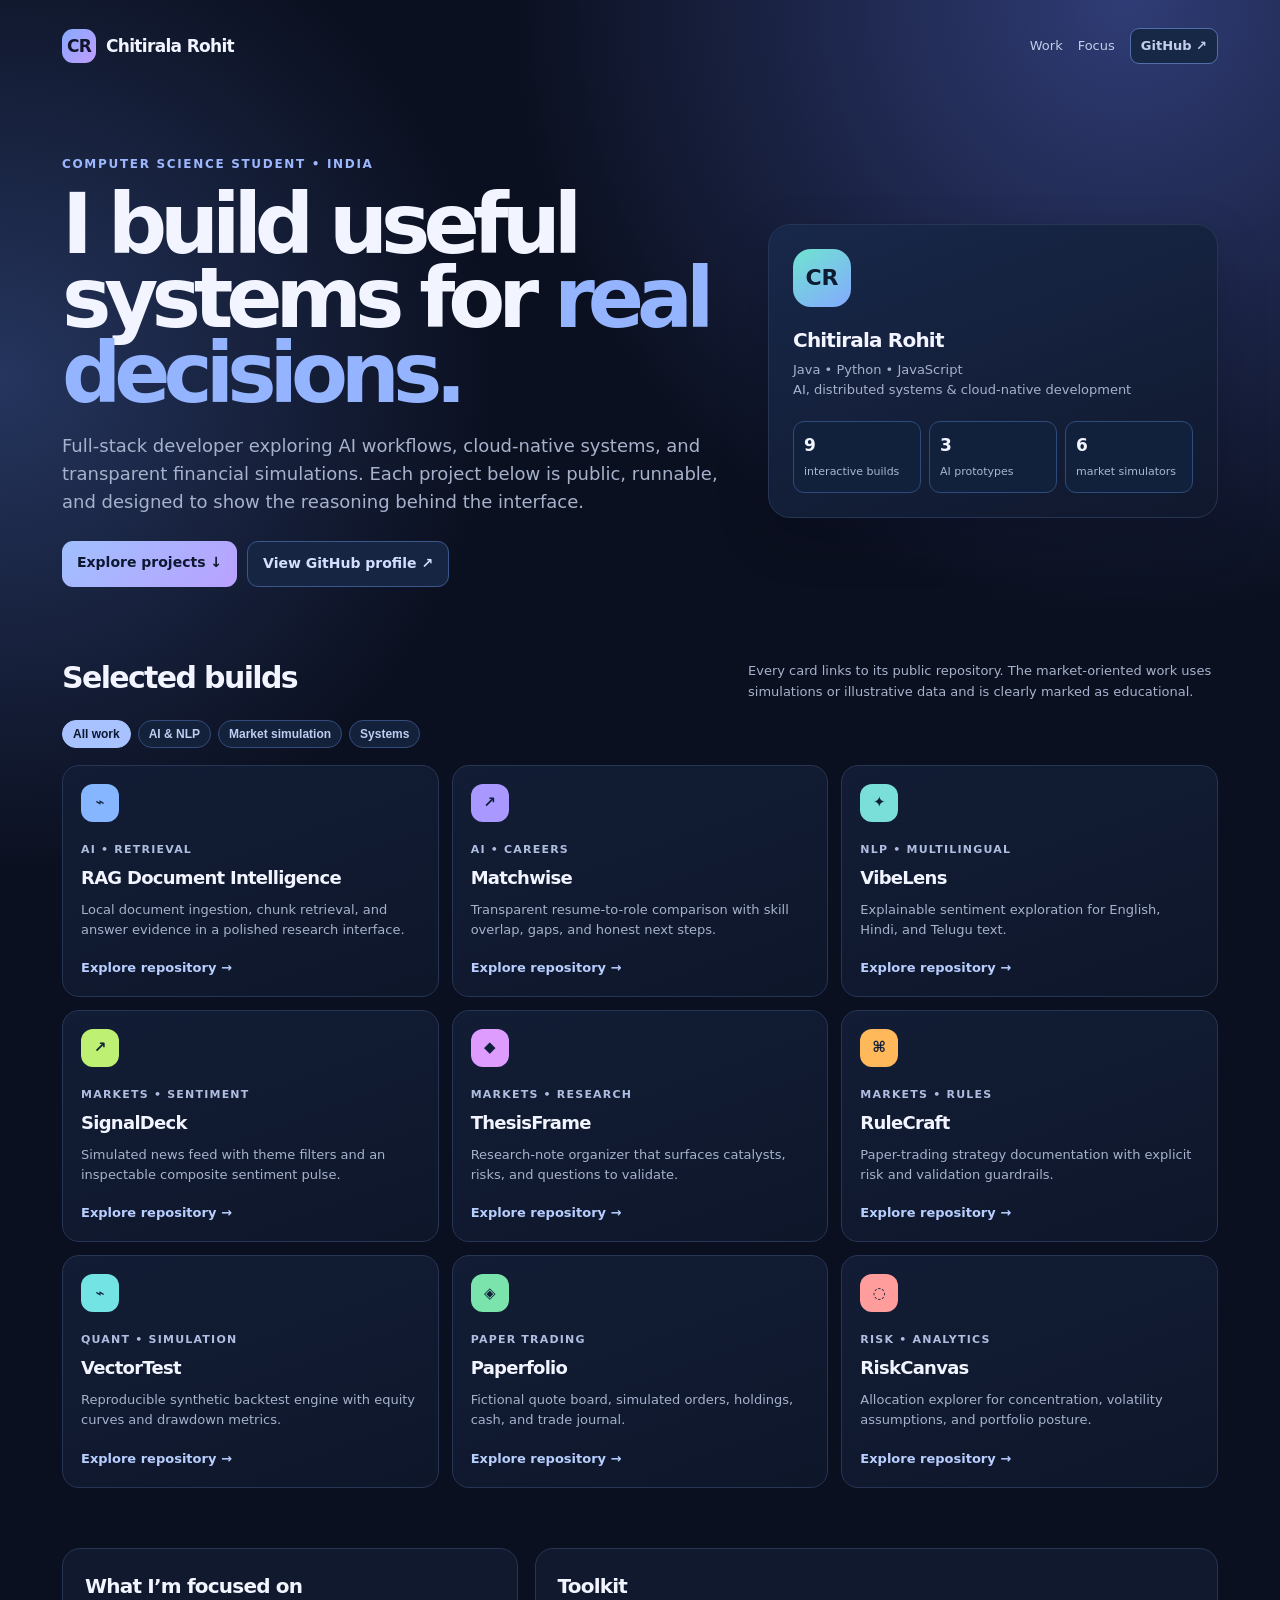
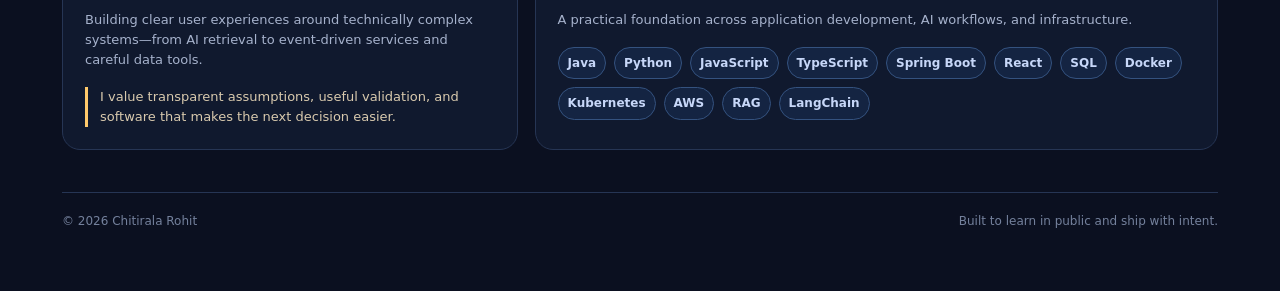
==== index.html @ 0fdedb92 "feat: add interactive developer portfolio hub" ====
<!doctype html><html lang="en"><head><meta charset="utf-8"><meta name="viewport" content="width=device-width,initial-scale=1"><meta name="theme-color" content="#0b1020"><title>Chitirala Rohit — Developer Portfolio</title><style>
:root{--bg:#0b1020;--panel:#121a31;--line:#263554;--ink:#f2f5ff;--muted:#a6b2cc;--blue:#87aaff;--purple:#c09cff;--mint:#7de2c3;--amber:#ffc96b}*{box-sizing:border-box}html{scroll-behavior:smooth}body{margin:0;color:var(--ink);background:radial-gradient(circle at 88% 0,#2f3c75,transparent 28%),radial-gradient(circle at 0 20%,#25355e,transparent 25%),var(--bg);font:15px/1.55 Inter,ui-sans-serif,system-ui,sans-serif}.wrap{max-width:1200px;margin:auto;padding:28px 22px 60px}nav{display:flex;align-items:center;justify-content:space-between;gap:16px}.brand{font-size:17px;font-weight:850;letter-spacing:-.04em;display:flex;align-items:center;gap:10px}.mark{display:grid;place-items:center;width:34px;height:34px;border-radius:11px;background:linear-gradient(135deg,var(--blue),var(--purple));color:#10152a}.navlinks{display:flex;gap:15px;align-items:center}.navlinks a{color:#c3ceea;text-decoration:none;font-size:13px}.github{border:1px solid #526fa8;background:#172847;padding:7px 10px;border-radius:9px;font-weight:750}.hero{padding:91px 0 68px;display:grid;grid-template-columns:1.2fr .8fr;gap:31px;align-items:center}.kicker{color:#9db7ff;font-size:12px;font-weight:850;letter-spacing:.14em;text-transform:uppercase}.hero h1{font-size:clamp(48px,7vw,83px);line-height:.9;letter-spacing:-.085em;margin:14px 0 20px}.hero h1 span{color:#94b4ff}.hero p{color:var(--muted);font-size:18px;max-width:660px;margin:0}.actions{display:flex;gap:10px;flex-wrap:wrap;margin-top:26px}.primary,.secondary{font-size:14px;font-weight:850;text-decoration:none;border-radius:11px;padding:11px 15px}.primary{color:#0d1730;background:linear-gradient(135deg,#a0c0ff,#b9a1ff)}.secondary{border:1px solid #3c578d;color:#d4dfff;background:#162542}.profilecard{border:1px solid var(--line);border-radius:22px;padding:24px;background:linear-gradient(160deg,#18284a,#10182d);box-shadow:0 20px 50px #03071135}.avatar{width:58px;height:58px;border-radius:18px;background:linear-gradient(145deg,#6fe4d0,#84a9ff);display:grid;place-items:center;color:#0f1b30;font-size:22px;font-weight:900}.profilecard h2{font-size:20px;margin:18px 0 4px;letter-spacing:-.04em}.profilecard p{color:var(--muted);margin:0;font-size:13px}.mini{display:grid;grid-template-columns:repeat(3,1fr);gap:8px;margin-top:21px}.mini div{background:#11203b;border:1px solid #2e4b7b;border-radius:11px;padding:10px}.mini b{display:block;font-size:17px}.mini span{font-size:11px;color:#a7b7d4}.sectiontop{display:flex;justify-content:space-between;gap:18px;align-items:end;margin:0 0 18px}.sectiontop h2{font-size:30px;letter-spacing:-.055em;margin:0}.sectiontop p{color:var(--muted);font-size:13px;margin:0;max-width:470px}.filters{display:flex;gap:7px;flex-wrap:wrap;margin-bottom:17px}.filter{border:1px solid #334c7c;color:#becef1;background:#13213a;border-radius:99px;padding:6px 10px;font-size:12px;font-weight:800}.filter.active{background:#a7c2ff;color:#0c1730;border-color:#a7c2ff}.projects{display:grid;grid-template-columns:repeat(3,1fr);gap:13px}.project{display:flex;flex-direction:column;min-height:231px;border:1px solid var(--line);background:linear-gradient(160deg,#121d35,#0e162a);border-radius:17px;padding:18px;transition:.2s}.project:hover{transform:translateY(-4px);border-color:#6285cc}.project.hide{display:none}.glyph{display:grid;place-items:center;width:38px;height:38px;border-radius:12px;background:var(--accent);color:#102039;font-weight:900}.type{margin-top:19px;font-size:11px;font-weight:850;letter-spacing:.11em;color:#aebde0}.project h3{margin:6px 0 8px;font-size:18px;letter-spacing:-.04em}.project p{color:var(--muted);font-size:13px;margin:0}.project a{color:#b8ceff;text-decoration:none;font-weight:800;font-size:13px;margin-top:auto;padding-top:18px}.skills{display:grid;grid-template-columns:.8fr 1.2fr;gap:17px;margin-top:60px}.skills .panel{border:1px solid var(--line);border-radius:18px;background:#10192e;padding:22px}.panel h2{margin:0 0 8px;font-size:20px;letter-spacing:-.04em}.panel p{margin:0;color:var(--muted);font-size:13px}.chipset{display:flex;flex-wrap:wrap;gap:8px;margin-top:17px}.chip{border:1px solid #34527f;border-radius:99px;background:#142442;color:#c7d7f8;padding:6px 9px;font-size:12px;font-weight:750}.note{margin-top:17px;padding-left:12px;border-left:3px solid var(--amber);color:#d9caae;font-size:13px}.foot{margin-top:42px;padding-top:19px;border-top:1px solid #263554;display:flex;justify-content:space-between;gap:16px;color:#74819c;font-size:12px}@media(max-width:850px){.wrap{padding:22px 15px 43px}.hero,.skills{grid-template-columns:1fr}.hero{padding:61px 0 48px}.projects{grid-template-columns:1fr 1fr}.profilecard{max-width:530px}.sectiontop{display:block}.sectiontop p{margin-top:7px}}@media(max-width:520px){.navlinks a:not(.github){display:none}.projects{grid-template-columns:1fr}.mini{grid-template-columns:repeat(3,1fr)}.foot{display:block}.foot span{display:block;margin-top:5px}}
</style></head><body><main class="wrap"><nav><div class="brand"><div class="mark">CR</div> Chitirala Rohit</div><div class="navlinks"><a href="#work">Work</a><a href="#focus">Focus</a><a class="github" href="https://github.com/rohitnani-1902" target="_blank" rel="noreferrer">GitHub ↗</a></div></nav><section class="hero"><div><div class="kicker">Computer science student • India</div><h1>I build useful systems for <span>real decisions.</span></h1><p>Full-stack developer exploring AI workflows, cloud-native systems, and transparent financial simulations. Each project below is public, runnable, and designed to show the reasoning behind the interface.</p><div class="actions"><a class="primary" href="#work">Explore projects ↓</a><a class="secondary" href="https://github.com/rohitnani-1902" target="_blank" rel="noreferrer">View GitHub profile ↗</a></div></div><aside class="profilecard"><div class="avatar">CR</div><h2>Chitirala Rohit</h2><p>Java • Python • JavaScript<br>AI, distributed systems & cloud-native development</p><div class="mini"><div><b>9</b><span>interactive builds</span></div><div><b>3</b><span>AI prototypes</span></div><div><b>6</b><span>market simulators</span></div></div></aside></section>
<section id="work"><div class="sectiontop"><div><h2>Selected builds</h2></div><p>Every card links to its public repository. The market-oriented work uses simulations or illustrative data and is clearly marked as educational.</p></div><div class="filters"><button class="filter active" data-f="All">All work</button><button class="filter" data-f="AI">AI & NLP</button><button class="filter" data-f="Markets">Market simulation</button><button class="filter" data-f="Systems">Systems</button></div><div class="projects" id="projects">
<article class="project" data-c="AI Systems" style="--accent:#86b6ff"><div class="glyph">⌁</div><div class="type">AI • RETRIEVAL</div><h3>RAG Document Intelligence</h3><p>Local document ingestion, chunk retrieval, and answer evidence in a polished research interface.</p><a href="https://github.com/rohitnani-1902/rag-document-intelligence" target="_blank" rel="noreferrer">Explore repository →</a></article>
<article class="project" data-c="AI" style="--accent:#a998ff"><div class="glyph">↗</div><div class="type">AI • CAREERS</div><h3>Matchwise</h3><p>Transparent resume-to-role comparison with skill overlap, gaps, and honest next steps.</p><a href="https://github.com/rohitnani-1902/ai-resume-matcher" target="_blank" rel="noreferrer">Explore repository →</a></article>
<article class="project" data-c="AI" style="--accent:#79dfd8"><div class="glyph">✦</div><div class="type">NLP • MULTILINGUAL</div><h3>VibeLens</h3><p>Explainable sentiment exploration for English, Hindi, and Telugu text.</p><a href="https://github.com/rohitnani-1902/multilingual-sentiment-analyzer" target="_blank" rel="noreferrer">Explore repository →</a></article>
<article class="project" data-c="Markets AI" style="--accent:#bdf073"><div class="glyph">↗</div><div class="type">MARKETS • SENTIMENT</div><h3>SignalDeck</h3><p>Simulated news feed with theme filters and an inspectable composite sentiment pulse.</p><a href="https://github.com/rohitnani-1902/market-news-sentiment-radar" target="_blank" rel="noreferrer">Explore repository →</a></article>
<article class="project" data-c="Markets AI" style="--accent:#df9cff"><div class="glyph">◆</div><div class="type">MARKETS • RESEARCH</div><h3>ThesisFrame</h3><p>Research-note organizer that surfaces catalysts, risks, and questions to validate.</p><a href="https://github.com/rohitnani-1902/ai-stock-research-assistant" target="_blank" rel="noreferrer">Explore repository →</a></article>
<article class="project" data-c="Markets" style="--accent:#ffb95b"><div class="glyph">⌘</div><div class="type">MARKETS • RULES</div><h3>RuleCraft</h3><p>Paper-trading strategy documentation with explicit risk and validation guardrails.</p><a href="https://github.com/rohitnani-1902/trading-strategy-copilot" target="_blank" rel="noreferrer">Explore repository →</a></article>
<article class="project" data-c="Markets" style="--accent:#73e4e3"><div class="glyph">⌁</div><div class="type">QUANT • SIMULATION</div><h3>VectorTest</h3><p>Reproducible synthetic backtest engine with equity curves and drawdown metrics.</p><a href="https://github.com/rohitnani-1902/quant-backtesting-engine" target="_blank" rel="noreferrer">Explore repository →</a></article>
<article class="project" data-c="Markets" style="--accent:#7be4ac"><div class="glyph">◈</div><div class="type">PAPER TRADING</div><h3>Paperfolio</h3><p>Fictional quote board, simulated orders, holdings, cash, and trade journal.</p><a href="https://github.com/rohitnani-1902/paper-trading-dashboard" target="_blank" rel="noreferrer">Explore repository →</a></article>
<article class="project" data-c="Markets" style="--accent:#ff9c9c"><div class="glyph">◌</div><div class="type">RISK • ANALYTICS</div><h3>RiskCanvas</h3><p>Allocation explorer for concentration, volatility assumptions, and portfolio posture.</p><a href="https://github.com/rohitnani-1902/portfolio-risk-analytics" target="_blank" rel="noreferrer">Explore repository →</a></article>
</div></section>
<section class="skills" id="focus"><article class="panel"><h2>What I’m focused on</h2><p>Building clear user experiences around technically complex systems—from AI retrieval to event-driven services and careful data tools.</p><div class="note">I value transparent assumptions, useful validation, and software that makes the next decision easier.</div></article><article class="panel"><h2>Toolkit</h2><p>A practical foundation across application development, AI workflows, and infrastructure.</p><div class="chipset"><span class="chip">Java</span><span class="chip">Python</span><span class="chip">JavaScript</span><span class="chip">TypeScript</span><span class="chip">Spring Boot</span><span class="chip">React</span><span class="chip">SQL</span><span class="chip">Docker</span><span class="chip">Kubernetes</span><span class="chip">AWS</span><span class="chip">RAG</span><span class="chip">LangChain</span></div></article></section><footer class="foot"><span>© 2026 Chitirala Rohit</span><span>Built to learn in public and ship with intent.</span></footer></main>
<script>document.querySelectorAll(".filter").forEach(function(b){b.onclick=function(){document.querySelectorAll(".filter").forEach(x=>x.classList.remove("active"));b.classList.add("active");let f=b.dataset.f;document.querySelectorAll(".project").forEach(function(p){p.classList.toggle("hide",f!=="All"&&!p.dataset.c.includes(f))})}});</script></body></html>
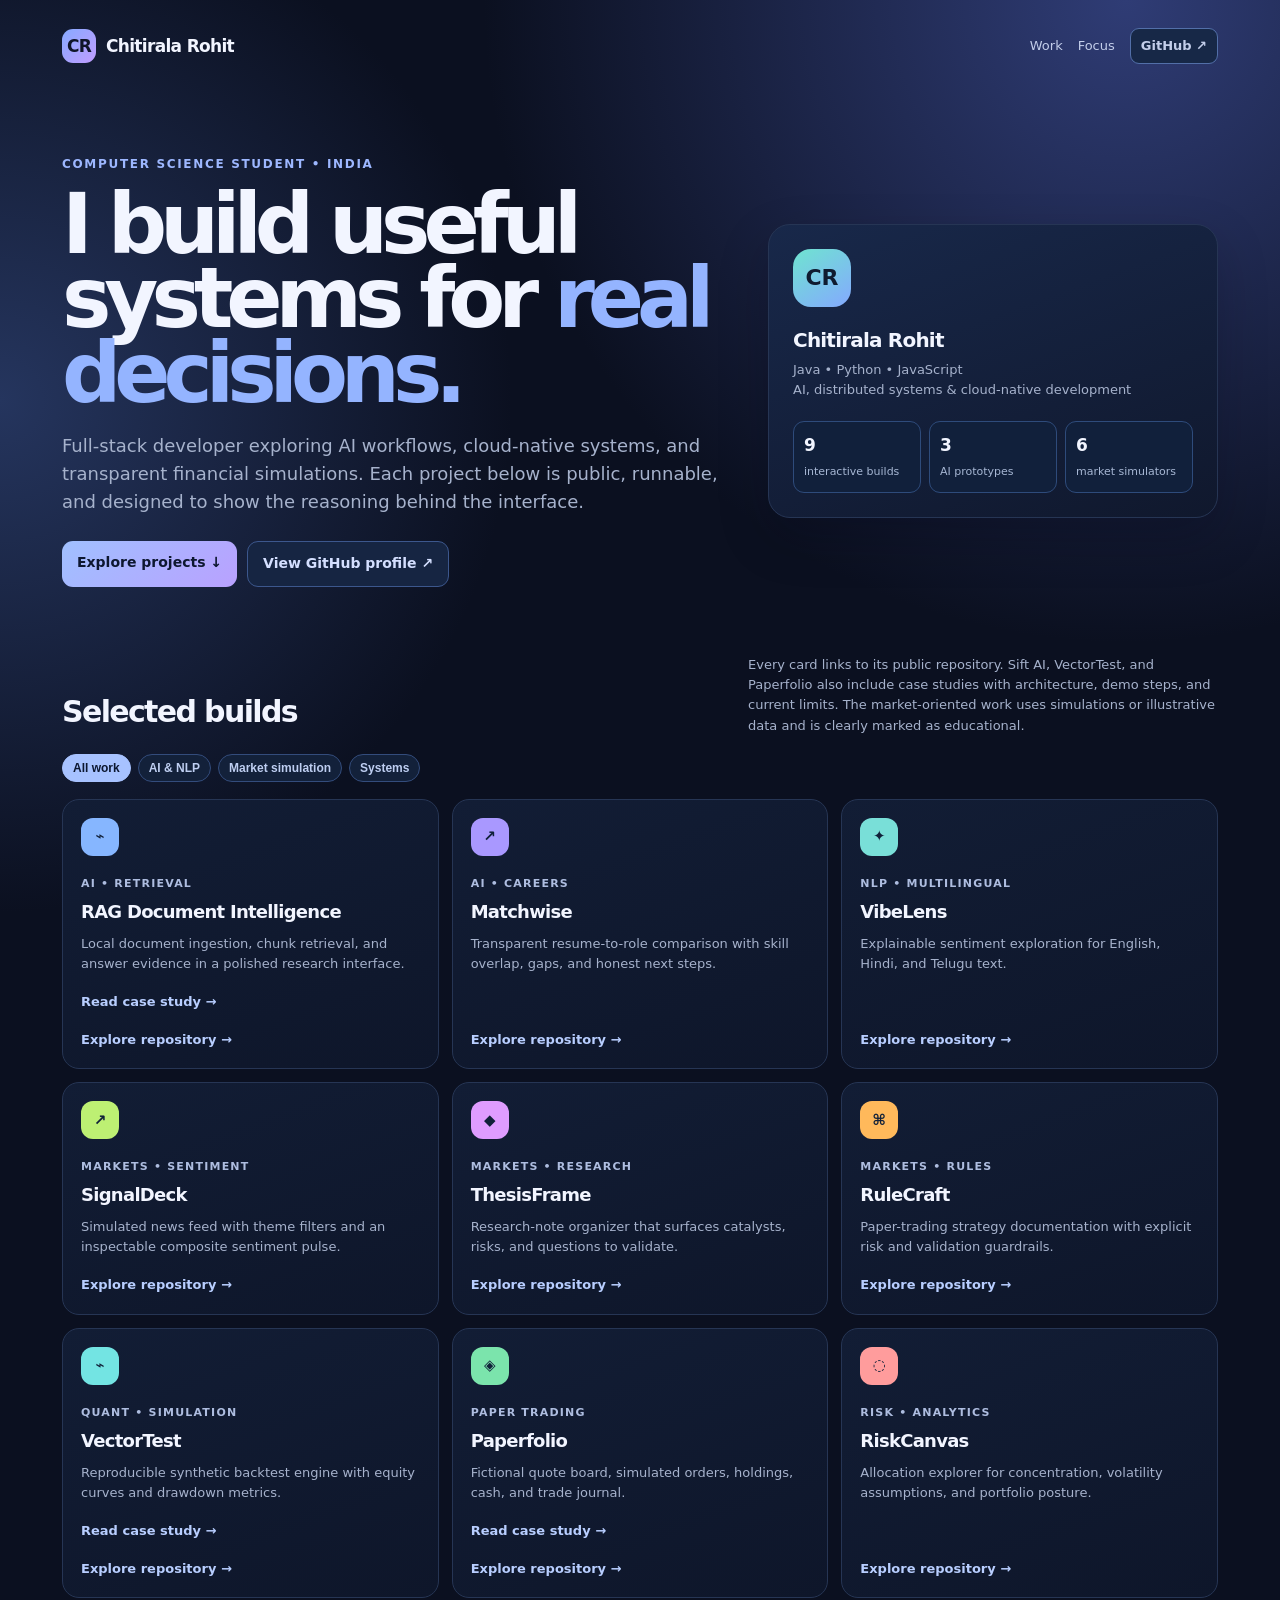
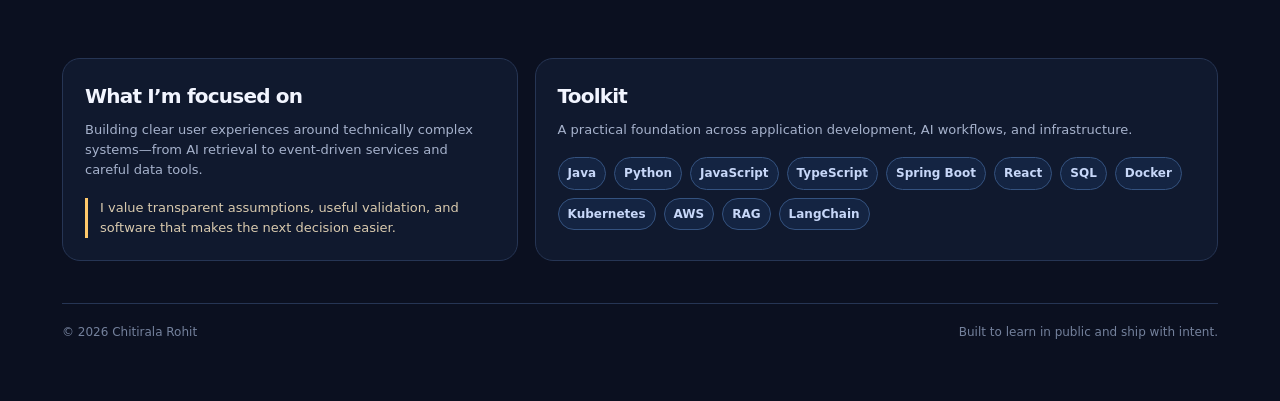
==== commit 617856f4: "feat: add evidence-based case studies for three portfolio projects" ====
--- a/index.html
+++ b/index.html
@@ -1,15 +1,15 @@
 <!doctype html><html lang="en"><head><meta charset="utf-8"><meta name="viewport" content="width=device-width,initial-scale=1"><meta name="theme-color" content="#0b1020"><title>Chitirala Rohit — Developer Portfolio</title><style>
 :root{--bg:#0b1020;--panel:#121a31;--line:#263554;--ink:#f2f5ff;--muted:#a6b2cc;--blue:#87aaff;--purple:#c09cff;--mint:#7de2c3;--amber:#ffc96b}*{box-sizing:border-box}html{scroll-behavior:smooth}body{margin:0;color:var(--ink);background:radial-gradient(circle at 88% 0,#2f3c75,transparent 28%),radial-gradient(circle at 0 20%,#25355e,transparent 25%),var(--bg);font:15px/1.55 Inter,ui-sans-serif,system-ui,sans-serif}.wrap{max-width:1200px;margin:auto;padding:28px 22px 60px}nav{display:flex;align-items:center;justify-content:space-between;gap:16px}.brand{font-size:17px;font-weight:850;letter-spacing:-.04em;display:flex;align-items:center;gap:10px}.mark{display:grid;place-items:center;width:34px;height:34px;border-radius:11px;background:linear-gradient(135deg,var(--blue),var(--purple));color:#10152a}.navlinks{display:flex;gap:15px;align-items:center}.navlinks a{color:#c3ceea;text-decoration:none;font-size:13px}.github{border:1px solid #526fa8;background:#172847;padding:7px 10px;border-radius:9px;font-weight:750}.hero{padding:91px 0 68px;display:grid;grid-template-columns:1.2fr .8fr;gap:31px;align-items:center}.kicker{color:#9db7ff;font-size:12px;font-weight:850;letter-spacing:.14em;text-transform:uppercase}.hero h1{font-size:clamp(48px,7vw,83px);line-height:.9;letter-spacing:-.085em;margin:14px 0 20px}.hero h1 span{color:#94b4ff}.hero p{color:var(--muted);font-size:18px;max-width:660px;margin:0}.actions{display:flex;gap:10px;flex-wrap:wrap;margin-top:26px}.primary,.secondary{font-size:14px;font-weight:850;text-decoration:none;border-radius:11px;padding:11px 15px}.primary{color:#0d1730;background:linear-gradient(135deg,#a0c0ff,#b9a1ff)}.secondary{border:1px solid #3c578d;color:#d4dfff;background:#162542}.profilecard{border:1px solid var(--line);border-radius:22px;padding:24px;background:linear-gradient(160deg,#18284a,#10182d);box-shadow:0 20px 50px #03071135}.avatar{width:58px;height:58px;border-radius:18px;background:linear-gradient(145deg,#6fe4d0,#84a9ff);display:grid;place-items:center;color:#0f1b30;font-size:22px;font-weight:900}.profilecard h2{font-size:20px;margin:18px 0 4px;letter-spacing:-.04em}.profilecard p{color:var(--muted);margin:0;font-size:13px}.mini{display:grid;grid-template-columns:repeat(3,1fr);gap:8px;margin-top:21px}.mini div{background:#11203b;border:1px solid #2e4b7b;border-radius:11px;padding:10px}.mini b{display:block;font-size:17px}.mini span{font-size:11px;color:#a7b7d4}.sectiontop{display:flex;justify-content:space-between;gap:18px;align-items:end;margin:0 0 18px}.sectiontop h2{font-size:30px;letter-spacing:-.055em;margin:0}.sectiontop p{color:var(--muted);font-size:13px;margin:0;max-width:470px}.filters{display:flex;gap:7px;flex-wrap:wrap;margin-bottom:17px}.filter{border:1px solid #334c7c;color:#becef1;background:#13213a;border-radius:99px;padding:6px 10px;font-size:12px;font-weight:800}.filter.active{background:#a7c2ff;color:#0c1730;border-color:#a7c2ff}.projects{display:grid;grid-template-columns:repeat(3,1fr);gap:13px}.project{display:flex;flex-direction:column;min-height:231px;border:1px solid var(--line);background:linear-gradient(160deg,#121d35,#0e162a);border-radius:17px;padding:18px;transition:.2s}.project:hover{transform:translateY(-4px);border-color:#6285cc}.project.hide{display:none}.glyph{display:grid;place-items:center;width:38px;height:38px;border-radius:12px;background:var(--accent);color:#102039;font-weight:900}.type{margin-top:19px;font-size:11px;font-weight:850;letter-spacing:.11em;color:#aebde0}.project h3{margin:6px 0 8px;font-size:18px;letter-spacing:-.04em}.project p{color:var(--muted);font-size:13px;margin:0}.project a{color:#b8ceff;text-decoration:none;font-weight:800;font-size:13px;margin-top:auto;padding-top:18px}.skills{display:grid;grid-template-columns:.8fr 1.2fr;gap:17px;margin-top:60px}.skills .panel{border:1px solid var(--line);border-radius:18px;background:#10192e;padding:22px}.panel h2{margin:0 0 8px;font-size:20px;letter-spacing:-.04em}.panel p{margin:0;color:var(--muted);font-size:13px}.chipset{display:flex;flex-wrap:wrap;gap:8px;margin-top:17px}.chip{border:1px solid #34527f;border-radius:99px;background:#142442;color:#c7d7f8;padding:6px 9px;font-size:12px;font-weight:750}.note{margin-top:17px;padding-left:12px;border-left:3px solid var(--amber);color:#d9caae;font-size:13px}.foot{margin-top:42px;padding-top:19px;border-top:1px solid #263554;display:flex;justify-content:space-between;gap:16px;color:#74819c;font-size:12px}@media(max-width:850px){.wrap{padding:22px 15px 43px}.hero,.skills{grid-template-columns:1fr}.hero{padding:61px 0 48px}.projects{grid-template-columns:1fr 1fr}.profilecard{max-width:530px}.sectiontop{display:block}.sectiontop p{margin-top:7px}}@media(max-width:520px){.navlinks a:not(.github){display:none}.projects{grid-template-columns:1fr}.mini{grid-template-columns:repeat(3,1fr)}.foot{display:block}.foot span{display:block;margin-top:5px}}
 </style></head><body><main class="wrap"><nav><div class="brand"><div class="mark">CR</div> Chitirala Rohit</div><div class="navlinks"><a href="#work">Work</a><a href="#focus">Focus</a><a class="github" href="https://github.com/rohitnani-1902" target="_blank" rel="noreferrer">GitHub ↗</a></div></nav><section class="hero"><div><div class="kicker">Computer science student • India</div><h1>I build useful systems for <span>real decisions.</span></h1><p>Full-stack developer exploring AI workflows, cloud-native systems, and transparent financial simulations. Each project below is public, runnable, and designed to show the reasoning behind the interface.</p><div class="actions"><a class="primary" href="#work">Explore projects ↓</a><a class="secondary" href="https://github.com/rohitnani-1902" target="_blank" rel="noreferrer">View GitHub profile ↗</a></div></div><aside class="profilecard"><div class="avatar">CR</div><h2>Chitirala Rohit</h2><p>Java • Python • JavaScript<br>AI, distributed systems & cloud-native development</p><div class="mini"><div><b>9</b><span>interactive builds</span></div><div><b>3</b><span>AI prototypes</span></div><div><b>6</b><span>market simulators</span></div></div></aside></section>
-<section id="work"><div class="sectiontop"><div><h2>Selected builds</h2></div><p>Every card links to its public repository. The market-oriented work uses simulations or illustrative data and is clearly marked as educational.</p></div><div class="filters"><button class="filter active" data-f="All">All work</button><button class="filter" data-f="AI">AI & NLP</button><button class="filter" data-f="Markets">Market simulation</button><button class="filter" data-f="Systems">Systems</button></div><div class="projects" id="projects">
-<article class="project" data-c="AI Systems" style="--accent:#86b6ff"><div class="glyph">⌁</div><div class="type">AI • RETRIEVAL</div><h3>RAG Document Intelligence</h3><p>Local document ingestion, chunk retrieval, and answer evidence in a polished research interface.</p><a href="https://github.com/rohitnani-1902/rag-document-intelligence" target="_blank" rel="noreferrer">Explore repository →</a></article>
+<section id="work"><div class="sectiontop"><div><h2>Selected builds</h2></div><p>Every card links to its public repository. Sift AI, VectorTest, and Paperfolio also include case studies with architecture, demo steps, and current limits. The market-oriented work uses simulations or illustrative data and is clearly marked as educational.</p></div><div class="filters"><button class="filter active" data-f="All">All work</button><button class="filter" data-f="AI">AI & NLP</button><button class="filter" data-f="Markets">Market simulation</button><button class="filter" data-f="Systems">Systems</button></div><div class="projects" id="projects">
+<article class="project" data-c="AI Systems" style="--accent:#86b6ff"><div class="glyph">⌁</div><div class="type">AI • RETRIEVAL</div><h3>RAG Document Intelligence</h3><p>Local document ingestion, chunk retrieval, and answer evidence in a polished research interface.</p><a href="case-studies/sift-ai.html">Read case study →</a><a href="https://github.com/rohitnani-1902/rag-document-intelligence" target="_blank" rel="noreferrer">Explore repository →</a></article>
 <article class="project" data-c="AI" style="--accent:#a998ff"><div class="glyph">↗</div><div class="type">AI • CAREERS</div><h3>Matchwise</h3><p>Transparent resume-to-role comparison with skill overlap, gaps, and honest next steps.</p><a href="https://github.com/rohitnani-1902/ai-resume-matcher" target="_blank" rel="noreferrer">Explore repository →</a></article>
 <article class="project" data-c="AI" style="--accent:#79dfd8"><div class="glyph">✦</div><div class="type">NLP • MULTILINGUAL</div><h3>VibeLens</h3><p>Explainable sentiment exploration for English, Hindi, and Telugu text.</p><a href="https://github.com/rohitnani-1902/multilingual-sentiment-analyzer" target="_blank" rel="noreferrer">Explore repository →</a></article>
 <article class="project" data-c="Markets AI" style="--accent:#bdf073"><div class="glyph">↗</div><div class="type">MARKETS • SENTIMENT</div><h3>SignalDeck</h3><p>Simulated news feed with theme filters and an inspectable composite sentiment pulse.</p><a href="https://github.com/rohitnani-1902/market-news-sentiment-radar" target="_blank" rel="noreferrer">Explore repository →</a></article>
 <article class="project" data-c="Markets AI" style="--accent:#df9cff"><div class="glyph">◆</div><div class="type">MARKETS • RESEARCH</div><h3>ThesisFrame</h3><p>Research-note organizer that surfaces catalysts, risks, and questions to validate.</p><a href="https://github.com/rohitnani-1902/ai-stock-research-assistant" target="_blank" rel="noreferrer">Explore repository →</a></article>
 <article class="project" data-c="Markets" style="--accent:#ffb95b"><div class="glyph">⌘</div><div class="type">MARKETS • RULES</div><h3>RuleCraft</h3><p>Paper-trading strategy documentation with explicit risk and validation guardrails.</p><a href="https://github.com/rohitnani-1902/trading-strategy-copilot" target="_blank" rel="noreferrer">Explore repository →</a></article>
-<article class="project" data-c="Markets" style="--accent:#73e4e3"><div class="glyph">⌁</div><div class="type">QUANT • SIMULATION</div><h3>VectorTest</h3><p>Reproducible synthetic backtest engine with equity curves and drawdown metrics.</p><a href="https://github.com/rohitnani-1902/quant-backtesting-engine" target="_blank" rel="noreferrer">Explore repository →</a></article>
-<article class="project" data-c="Markets" style="--accent:#7be4ac"><div class="glyph">◈</div><div class="type">PAPER TRADING</div><h3>Paperfolio</h3><p>Fictional quote board, simulated orders, holdings, cash, and trade journal.</p><a href="https://github.com/rohitnani-1902/paper-trading-dashboard" target="_blank" rel="noreferrer">Explore repository →</a></article>
+<article class="project" data-c="Markets" style="--accent:#73e4e3"><div class="glyph">⌁</div><div class="type">QUANT • SIMULATION</div><h3>VectorTest</h3><p>Reproducible synthetic backtest engine with equity curves and drawdown metrics.</p><a href="case-studies/vectortest.html">Read case study →</a><a href="https://github.com/rohitnani-1902/quant-backtesting-engine" target="_blank" rel="noreferrer">Explore repository →</a></article>
+<article class="project" data-c="Markets" style="--accent:#7be4ac"><div class="glyph">◈</div><div class="type">PAPER TRADING</div><h3>Paperfolio</h3><p>Fictional quote board, simulated orders, holdings, cash, and trade journal.</p><a href="case-studies/paperfolio.html">Read case study →</a><a href="https://github.com/rohitnani-1902/paper-trading-dashboard" target="_blank" rel="noreferrer">Explore repository →</a></article>
 <article class="project" data-c="Markets" style="--accent:#ff9c9c"><div class="glyph">◌</div><div class="type">RISK • ANALYTICS</div><h3>RiskCanvas</h3><p>Allocation explorer for concentration, volatility assumptions, and portfolio posture.</p><a href="https://github.com/rohitnani-1902/portfolio-risk-analytics" target="_blank" rel="noreferrer">Explore repository →</a></article>
 </div></section>
 <section class="skills" id="focus"><article class="panel"><h2>What I’m focused on</h2><p>Building clear user experiences around technically complex systems—from AI retrieval to event-driven services and careful data tools.</p><div class="note">I value transparent assumptions, useful validation, and software that makes the next decision easier.</div></article><article class="panel"><h2>Toolkit</h2><p>A practical foundation across application development, AI workflows, and infrastructure.</p><div class="chipset"><span class="chip">Java</span><span class="chip">Python</span><span class="chip">JavaScript</span><span class="chip">TypeScript</span><span class="chip">Spring Boot</span><span class="chip">React</span><span class="chip">SQL</span><span class="chip">Docker</span><span class="chip">Kubernetes</span><span class="chip">AWS</span><span class="chip">RAG</span><span class="chip">LangChain</span></div></article></section><footer class="foot"><span>© 2026 Chitirala Rohit</span><span>Built to learn in public and ship with intent.</span></footer></main>
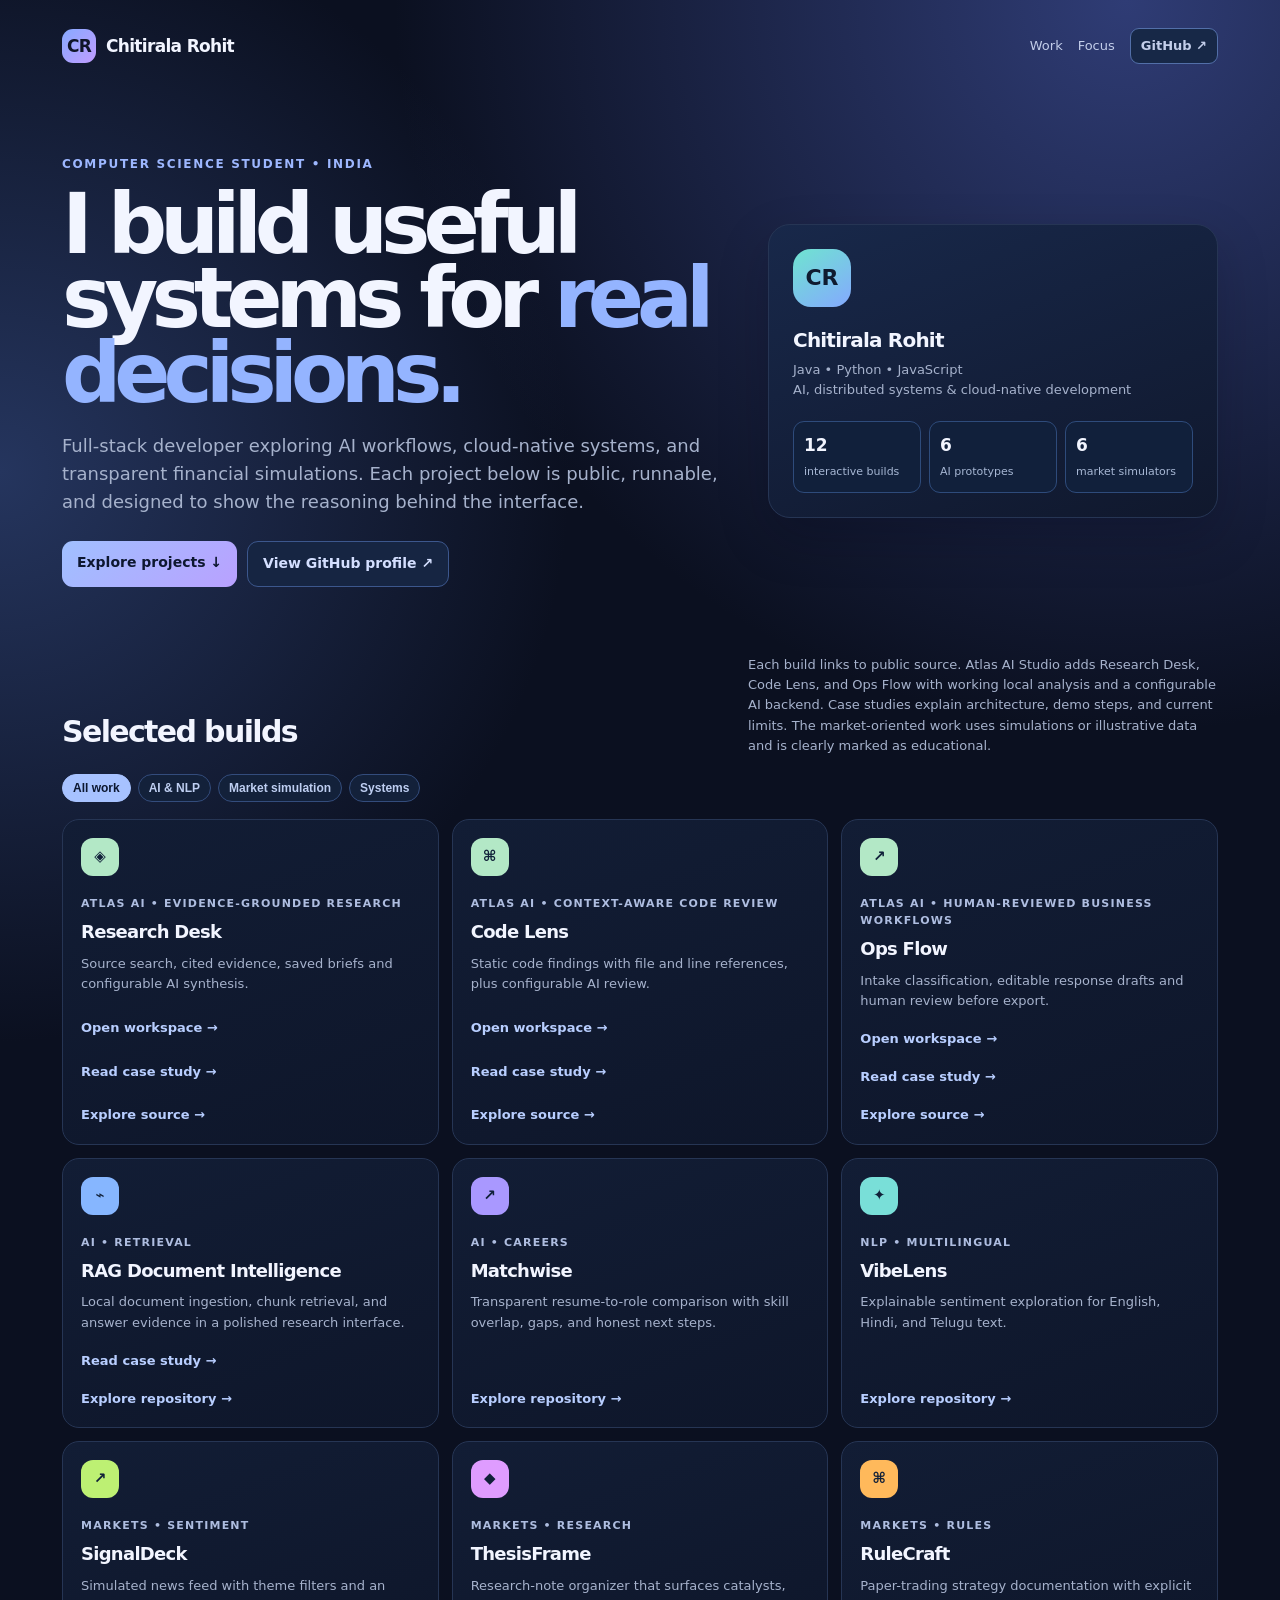
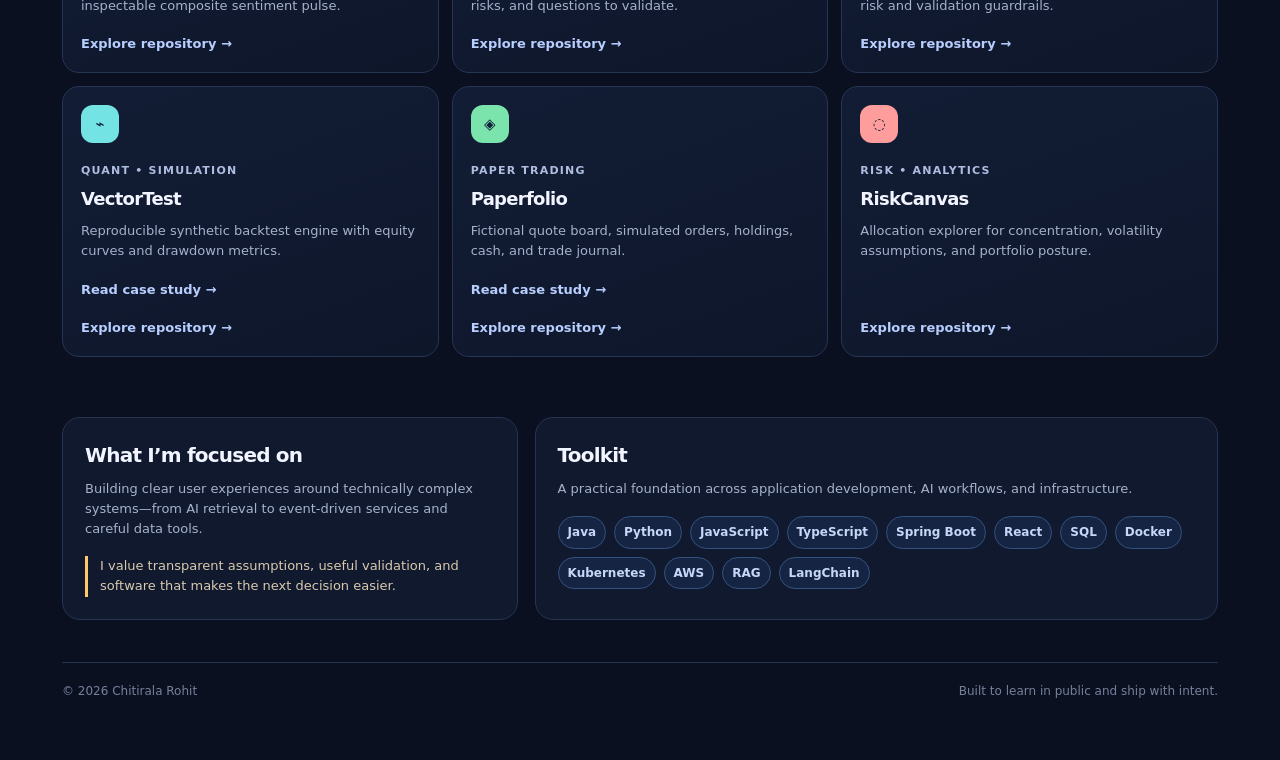
==== commit 404bbff5: "Add Atlas AI Studio research, code and operations workspaces" ====
--- a/index.html
+++ b/index.html
@@ -1,7 +1,10 @@
 <!doctype html><html lang="en"><head><meta charset="utf-8"><meta name="viewport" content="width=device-width,initial-scale=1"><meta name="theme-color" content="#0b1020"><title>Chitirala Rohit — Developer Portfolio</title><style>
 :root{--bg:#0b1020;--panel:#121a31;--line:#263554;--ink:#f2f5ff;--muted:#a6b2cc;--blue:#87aaff;--purple:#c09cff;--mint:#7de2c3;--amber:#ffc96b}*{box-sizing:border-box}html{scroll-behavior:smooth}body{margin:0;color:var(--ink);background:radial-gradient(circle at 88% 0,#2f3c75,transparent 28%),radial-gradient(circle at 0 20%,#25355e,transparent 25%),var(--bg);font:15px/1.55 Inter,ui-sans-serif,system-ui,sans-serif}.wrap{max-width:1200px;margin:auto;padding:28px 22px 60px}nav{display:flex;align-items:center;justify-content:space-between;gap:16px}.brand{font-size:17px;font-weight:850;letter-spacing:-.04em;display:flex;align-items:center;gap:10px}.mark{display:grid;place-items:center;width:34px;height:34px;border-radius:11px;background:linear-gradient(135deg,var(--blue),var(--purple));color:#10152a}.navlinks{display:flex;gap:15px;align-items:center}.navlinks a{color:#c3ceea;text-decoration:none;font-size:13px}.github{border:1px solid #526fa8;background:#172847;padding:7px 10px;border-radius:9px;font-weight:750}.hero{padding:91px 0 68px;display:grid;grid-template-columns:1.2fr .8fr;gap:31px;align-items:center}.kicker{color:#9db7ff;font-size:12px;font-weight:850;letter-spacing:.14em;text-transform:uppercase}.hero h1{font-size:clamp(48px,7vw,83px);line-height:.9;letter-spacing:-.085em;margin:14px 0 20px}.hero h1 span{color:#94b4ff}.hero p{color:var(--muted);font-size:18px;max-width:660px;margin:0}.actions{display:flex;gap:10px;flex-wrap:wrap;margin-top:26px}.primary,.secondary{font-size:14px;font-weight:850;text-decoration:none;border-radius:11px;padding:11px 15px}.primary{color:#0d1730;background:linear-gradient(135deg,#a0c0ff,#b9a1ff)}.secondary{border:1px solid #3c578d;color:#d4dfff;background:#162542}.profilecard{border:1px solid var(--line);border-radius:22px;padding:24px;background:linear-gradient(160deg,#18284a,#10182d);box-shadow:0 20px 50px #03071135}.avatar{width:58px;height:58px;border-radius:18px;background:linear-gradient(145deg,#6fe4d0,#84a9ff);display:grid;place-items:center;color:#0f1b30;font-size:22px;font-weight:900}.profilecard h2{font-size:20px;margin:18px 0 4px;letter-spacing:-.04em}.profilecard p{color:var(--muted);margin:0;font-size:13px}.mini{display:grid;grid-template-columns:repeat(3,1fr);gap:8px;margin-top:21px}.mini div{background:#11203b;border:1px solid #2e4b7b;border-radius:11px;padding:10px}.mini b{display:block;font-size:17px}.mini span{font-size:11px;color:#a7b7d4}.sectiontop{display:flex;justify-content:space-between;gap:18px;align-items:end;margin:0 0 18px}.sectiontop h2{font-size:30px;letter-spacing:-.055em;margin:0}.sectiontop p{color:var(--muted);font-size:13px;margin:0;max-width:470px}.filters{display:flex;gap:7px;flex-wrap:wrap;margin-bottom:17px}.filter{border:1px solid #334c7c;color:#becef1;background:#13213a;border-radius:99px;padding:6px 10px;font-size:12px;font-weight:800}.filter.active{background:#a7c2ff;color:#0c1730;border-color:#a7c2ff}.projects{display:grid;grid-template-columns:repeat(3,1fr);gap:13px}.project{display:flex;flex-direction:column;min-height:231px;border:1px solid var(--line);background:linear-gradient(160deg,#121d35,#0e162a);border-radius:17px;padding:18px;transition:.2s}.project:hover{transform:translateY(-4px);border-color:#6285cc}.project.hide{display:none}.glyph{display:grid;place-items:center;width:38px;height:38px;border-radius:12px;background:var(--accent);color:#102039;font-weight:900}.type{margin-top:19px;font-size:11px;font-weight:850;letter-spacing:.11em;color:#aebde0}.project h3{margin:6px 0 8px;font-size:18px;letter-spacing:-.04em}.project p{color:var(--muted);font-size:13px;margin:0}.project a{color:#b8ceff;text-decoration:none;font-weight:800;font-size:13px;margin-top:auto;padding-top:18px}.skills{display:grid;grid-template-columns:.8fr 1.2fr;gap:17px;margin-top:60px}.skills .panel{border:1px solid var(--line);border-radius:18px;background:#10192e;padding:22px}.panel h2{margin:0 0 8px;font-size:20px;letter-spacing:-.04em}.panel p{margin:0;color:var(--muted);font-size:13px}.chipset{display:flex;flex-wrap:wrap;gap:8px;margin-top:17px}.chip{border:1px solid #34527f;border-radius:99px;background:#142442;color:#c7d7f8;padding:6px 9px;font-size:12px;font-weight:750}.note{margin-top:17px;padding-left:12px;border-left:3px solid var(--amber);color:#d9caae;font-size:13px}.foot{margin-top:42px;padding-top:19px;border-top:1px solid #263554;display:flex;justify-content:space-between;gap:16px;color:#74819c;font-size:12px}@media(max-width:850px){.wrap{padding:22px 15px 43px}.hero,.skills{grid-template-columns:1fr}.hero{padding:61px 0 48px}.projects{grid-template-columns:1fr 1fr}.profilecard{max-width:530px}.sectiontop{display:block}.sectiontop p{margin-top:7px}}@media(max-width:520px){.navlinks a:not(.github){display:none}.projects{grid-template-columns:1fr}.mini{grid-template-columns:repeat(3,1fr)}.foot{display:block}.foot span{display:block;margin-top:5px}}
-</style></head><body><main class="wrap"><nav><div class="brand"><div class="mark">CR</div> Chitirala Rohit</div><div class="navlinks"><a href="#work">Work</a><a href="#focus">Focus</a><a class="github" href="https://github.com/rohitnani-1902" target="_blank" rel="noreferrer">GitHub ↗</a></div></nav><section class="hero"><div><div class="kicker">Computer science student • India</div><h1>I build useful systems for <span>real decisions.</span></h1><p>Full-stack developer exploring AI workflows, cloud-native systems, and transparent financial simulations. Each project below is public, runnable, and designed to show the reasoning behind the interface.</p><div class="actions"><a class="primary" href="#work">Explore projects ↓</a><a class="secondary" href="https://github.com/rohitnani-1902" target="_blank" rel="noreferrer">View GitHub profile ↗</a></div></div><aside class="profilecard"><div class="avatar">CR</div><h2>Chitirala Rohit</h2><p>Java • Python • JavaScript<br>AI, distributed systems & cloud-native development</p><div class="mini"><div><b>9</b><span>interactive builds</span></div><div><b>3</b><span>AI prototypes</span></div><div><b>6</b><span>market simulators</span></div></div></aside></section>
-<section id="work"><div class="sectiontop"><div><h2>Selected builds</h2></div><p>Every card links to its public repository. Sift AI, VectorTest, and Paperfolio also include case studies with architecture, demo steps, and current limits. The market-oriented work uses simulations or illustrative data and is clearly marked as educational.</p></div><div class="filters"><button class="filter active" data-f="All">All work</button><button class="filter" data-f="AI">AI & NLP</button><button class="filter" data-f="Markets">Market simulation</button><button class="filter" data-f="Systems">Systems</button></div><div class="projects" id="projects">
+</style><link rel="icon" type="image/svg+xml" href="data:image/svg+xml,%3Csvg%20xmlns%3D%22http%3A%2F%2Fwww.w3.org%2F2000%2Fsvg%22%20viewBox%3D%220%200%2032%2032%22%3E%3Crect%20width%3D%2232%22%20height%3D%2232%22%20rx%3D%228%22%20fill%3D%22%2387aaff%22%2F%3E%3Ctext%20x%3D%2216%22%20y%3D%2221%22%20text-anchor%3D%22middle%22%20font-family%3D%22sans-serif%22%20font-size%3D%2214%22%20font-weight%3D%22bold%22%20fill%3D%22%230b1020%22%3ECR%3C%2Ftext%3E%3C%2Fsvg%3E"></head><body><main class="wrap"><nav><div class="brand"><div class="mark">CR</div> Chitirala Rohit</div><div class="navlinks"><a href="#work">Work</a><a href="#focus">Focus</a><a class="github" href="https://github.com/rohitnani-1902" target="_blank" rel="noreferrer">GitHub ↗</a></div></nav><section class="hero"><div><div class="kicker">Computer science student • India</div><h1>I build useful systems for <span>real decisions.</span></h1><p>Full-stack developer exploring AI workflows, cloud-native systems, and transparent financial simulations. Each project below is public, runnable, and designed to show the reasoning behind the interface.</p><div class="actions"><a class="primary" href="#work">Explore projects ↓</a><a class="secondary" href="https://github.com/rohitnani-1902" target="_blank" rel="noreferrer">View GitHub profile ↗</a></div></div><aside class="profilecard"><div class="avatar">CR</div><h2>Chitirala Rohit</h2><p>Java • Python • JavaScript<br>AI, distributed systems & cloud-native development</p><div class="mini"><div><b>12</b><span>interactive builds</span></div><div><b>6</b><span>AI prototypes</span></div><div><b>6</b><span>market simulators</span></div></div></aside></section>
+<section id="work"><div class="sectiontop"><div><h2>Selected builds</h2></div><p>Each build links to public source. Atlas AI Studio adds Research Desk, Code Lens, and Ops Flow with working local analysis and a configurable AI backend. Case studies explain architecture, demo steps, and current limits. The market-oriented work uses simulations or illustrative data and is clearly marked as educational.</p></div><div class="filters"><button class="filter active" data-f="All">All work</button><button class="filter" data-f="AI">AI & NLP</button><button class="filter" data-f="Markets">Market simulation</button><button class="filter" data-f="Systems">Systems</button></div><div class="projects" id="projects">
+<article class="project" data-c="AI Systems" style="--accent:#b3e8c6"><div class="glyph">◈</div><div class="type">ATLAS AI • EVIDENCE-GROUNDED RESEARCH</div><h3>Research Desk</h3><p>Source search, cited evidence, saved briefs and configurable AI synthesis.</p><a href="projects/atlas-ai/#research">Open workspace →</a><a href="case-studies/research-desk.html">Read case study →</a><a href="https://github.com/rohitnani-1902/developer-portfolio/tree/main/atlas-ai" target="_blank" rel="noreferrer">Explore source →</a></article>
+<article class="project" data-c="AI Systems" style="--accent:#b3e8c6"><div class="glyph">⌘</div><div class="type">ATLAS AI • CONTEXT-AWARE CODE REVIEW</div><h3>Code Lens</h3><p>Static code findings with file and line references, plus configurable AI review.</p><a href="projects/atlas-ai/#code">Open workspace →</a><a href="case-studies/code-lens.html">Read case study →</a><a href="https://github.com/rohitnani-1902/developer-portfolio/tree/main/atlas-ai" target="_blank" rel="noreferrer">Explore source →</a></article>
+<article class="project" data-c="AI Systems" style="--accent:#b3e8c6"><div class="glyph">↗</div><div class="type">ATLAS AI • HUMAN-REVIEWED BUSINESS WORKFLOWS</div><h3>Ops Flow</h3><p>Intake classification, editable response drafts and human review before export.</p><a href="projects/atlas-ai/#ops">Open workspace →</a><a href="case-studies/ops-flow.html">Read case study →</a><a href="https://github.com/rohitnani-1902/developer-portfolio/tree/main/atlas-ai" target="_blank" rel="noreferrer">Explore source →</a></article>
 <article class="project" data-c="AI Systems" style="--accent:#86b6ff"><div class="glyph">⌁</div><div class="type">AI • RETRIEVAL</div><h3>RAG Document Intelligence</h3><p>Local document ingestion, chunk retrieval, and answer evidence in a polished research interface.</p><a href="case-studies/sift-ai.html">Read case study →</a><a href="https://github.com/rohitnani-1902/rag-document-intelligence" target="_blank" rel="noreferrer">Explore repository →</a></article>
 <article class="project" data-c="AI" style="--accent:#a998ff"><div class="glyph">↗</div><div class="type">AI • CAREERS</div><h3>Matchwise</h3><p>Transparent resume-to-role comparison with skill overlap, gaps, and honest next steps.</p><a href="https://github.com/rohitnani-1902/ai-resume-matcher" target="_blank" rel="noreferrer">Explore repository →</a></article>
 <article class="project" data-c="AI" style="--accent:#79dfd8"><div class="glyph">✦</div><div class="type">NLP • MULTILINGUAL</div><h3>VibeLens</h3><p>Explainable sentiment exploration for English, Hindi, and Telugu text.</p><a href="https://github.com/rohitnani-1902/multilingual-sentiment-analyzer" target="_blank" rel="noreferrer">Explore repository →</a></article>
@@ -13,4 +16,4 @@
 <article class="project" data-c="Markets" style="--accent:#ff9c9c"><div class="glyph">◌</div><div class="type">RISK • ANALYTICS</div><h3>RiskCanvas</h3><p>Allocation explorer for concentration, volatility assumptions, and portfolio posture.</p><a href="https://github.com/rohitnani-1902/portfolio-risk-analytics" target="_blank" rel="noreferrer">Explore repository →</a></article>
 </div></section>
 <section class="skills" id="focus"><article class="panel"><h2>What I’m focused on</h2><p>Building clear user experiences around technically complex systems—from AI retrieval to event-driven services and careful data tools.</p><div class="note">I value transparent assumptions, useful validation, and software that makes the next decision easier.</div></article><article class="panel"><h2>Toolkit</h2><p>A practical foundation across application development, AI workflows, and infrastructure.</p><div class="chipset"><span class="chip">Java</span><span class="chip">Python</span><span class="chip">JavaScript</span><span class="chip">TypeScript</span><span class="chip">Spring Boot</span><span class="chip">React</span><span class="chip">SQL</span><span class="chip">Docker</span><span class="chip">Kubernetes</span><span class="chip">AWS</span><span class="chip">RAG</span><span class="chip">LangChain</span></div></article></section><footer class="foot"><span>© 2026 Chitirala Rohit</span><span>Built to learn in public and ship with intent.</span></footer></main>
-<script>document.querySelectorAll(".filter").forEach(function(b){b.onclick=function(){document.querySelectorAll(".filter").forEach(x=>x.classList.remove("active"));b.classList.add("active");let f=b.dataset.f;document.querySelectorAll(".project").forEach(function(p){p.classList.toggle("hide",f!=="All"&&!p.dataset.c.includes(f))})}});</script></body></html>+<script>document.querySelectorAll(".filter").forEach(function(b){b.onclick=function(){document.querySelectorAll(".filter").forEach(x=>x.classList.remove("active"));b.classList.add("active");let f=b.dataset.f;document.querySelectorAll(".project").forEach(function(p){p.classList.toggle("hide",f!=="All"&&!p.dataset.c.includes(f))})}});</script></body></html>
